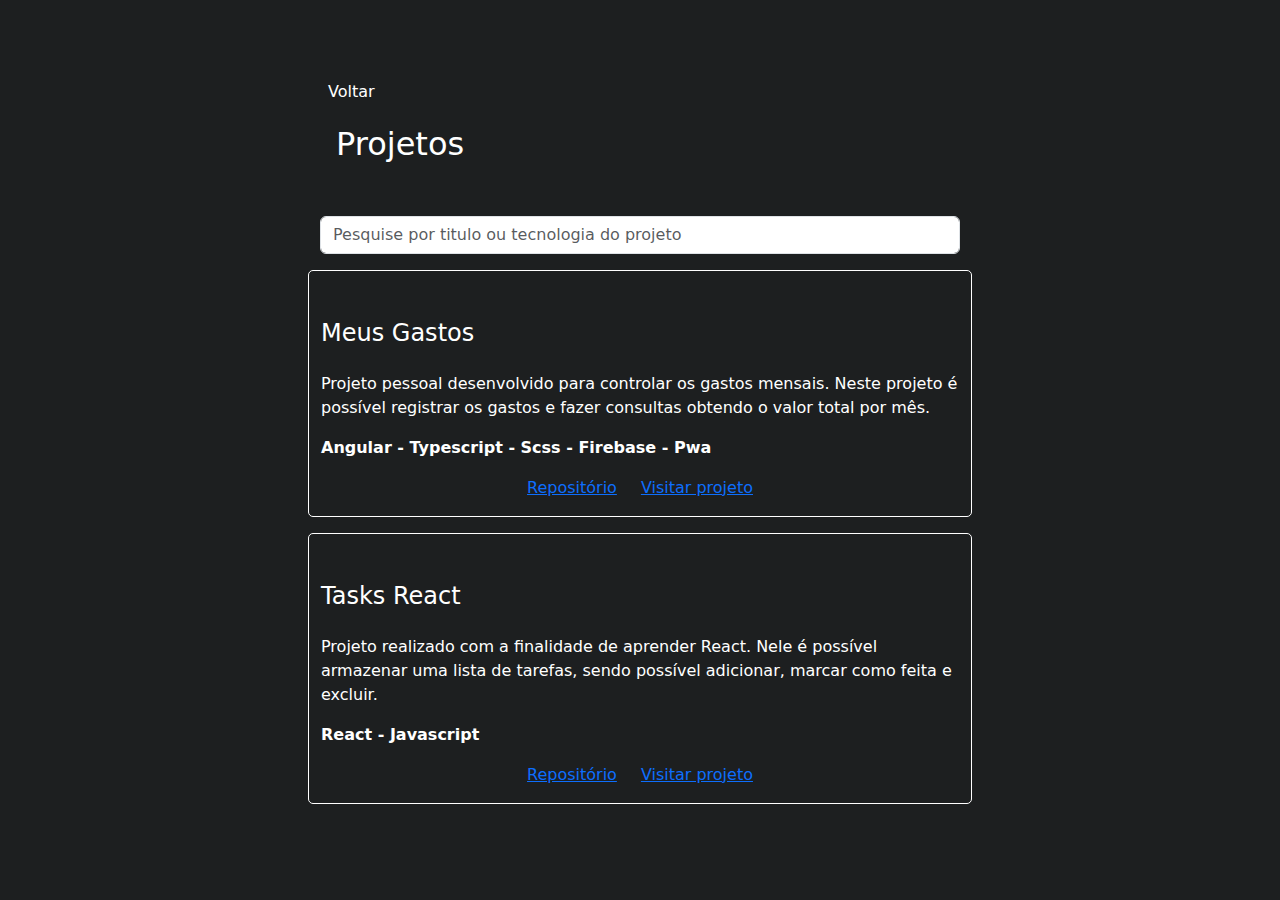
==== pages/projetos.html @ 1543b6b0 "feat: Desenvolvimento inicial do portifólio" ====
<!DOCTYPE html>
<html lang="en">
<head>
		<meta charset="UTF-8">
		<meta name="viewport" content="width=device-width, initial-scale=1.0">
		<link href="https://cdn.jsdelivr.net/npm/bootstrap@5.3.3/dist/css/bootstrap.min.css" rel="stylesheet" integrity="sha384-QWTKZyjpPEjISv5WaRU9OFeRpok6YctnYmDr5pNlyT2bRjXh0JMhjY6hW+ALEwIH" crossorigin="anonymous">
		<link rel="stylesheet" href="https://cdnjs.cloudflare.com/ajax/libs/font-awesome/6.0.0-beta3/css/all.min.css"
        integrity="sha512-Fo3rlrZj/k7ujTnHg4CGR2D7kSs0v4LLanw2qksYuRlEzO+tcaEPQogQ0KaoGN26/zrn20ImR1DfuLWnOo7aBA=="
        crossorigin="anonymous" referrerpolicy="no-referrer" />
		<link href="https://cdn.jsdelivr.net/npm/bootstrap@5.3.3/dist/css/bootstrap.min.css" rel="stylesheet"
		integrity="sha384-QWTKZyjpPEjISv5WaRU9OFeRpok6YctnYmDr5pNlyT2bRjXh0JMhjY6hW+ALEwIH" crossorigin="anonymous">
    <link rel="icon" type="image/png" href="../imgs/kraken.png">
		<link rel="stylesheet" href="../style.css">
		<title>Projetos - Portifólio</title>
</head>
<body>
  <div class="container-port">
		<main style="padding-top: 5rem;">
      <a style="text-decoration: none; color: white;" href="../index.html">
        <div class="d-flex gap-2">
          <i style="font-size: 1.5em;" class="fa-solid fa-circle-arrow-left fa-2x"></i>
          <p>Voltar</p>
        </div>
      </a>

			<div class="d-flex align-items-center gap-3">
        <i style="font-size: 1.5em; color: white;" class="fa-solid fa-laptop-code"></i>
        <span style="font-size: 2em">Projetos</span>
      </div>

      <div id="projetos" class="col-12 pt-5 pb-5">
        <div class="col-12 mb-3">
          <input type="text" class="form-control" id="clrinput" placeholder="Pesquise por titulo ou tecnologia do projeto" />
        </div>
        <div class="row gap-3" id="projetos-card"></div>
        <div class="row py-4">
          <button type="button" id="ver-mais" class="btn btn-primary" onclick="verMaisProjetos()">Ver mais</button>
        </div>
      </div>

		</main>
		
		<!-- <footer class="container-port d-flex justify-content-between fixed-bottom">
			<span style="font-size: 12px;">Gustavo de Souza de Lima. 2025</span>
			<span style="font-size: 12px;">Contato: 55 5599137-6971</span>
		</footer> -->
	</div>
</body>
</html>
<script src="https://cdn.jsdelivr.net/npm/bootstrap@5.3.3/dist/js/bootstrap.bundle.min.js" integrity="sha384-YvpcrYf0tY3lHB60NNkmXc5s9fDVZLESaAA55NDzOxhy9GkcIdslK1eN7N6jIeHz" crossorigin="anonymous"></script>
<script src="https://code.jquery.com/jquery-3.5.1.slim.min.js"></script>
<script src="https://cdn.jsdelivr.net/npm/bootstrap@4.5.2/dist/js/bootstrap.bundle.min.js"></script>
<script src="https://unpkg.com/aos@2.3.1/dist/aos.js"></script>
<script src="../scripts/script.js"></script>
<script>
    $(document).ready(function(){
        $('[data-toggle="tooltip"]').tooltip();
    });
</script>
---- style.css ----
body {
  background: #1d1f20;
  color: white;
}

.container-port {
  width: 50%;
  margin: 0 auto;
}

@media(max-width: 800px) {
  .container-port {
    margin: none;
    width: 80%;
  }
}
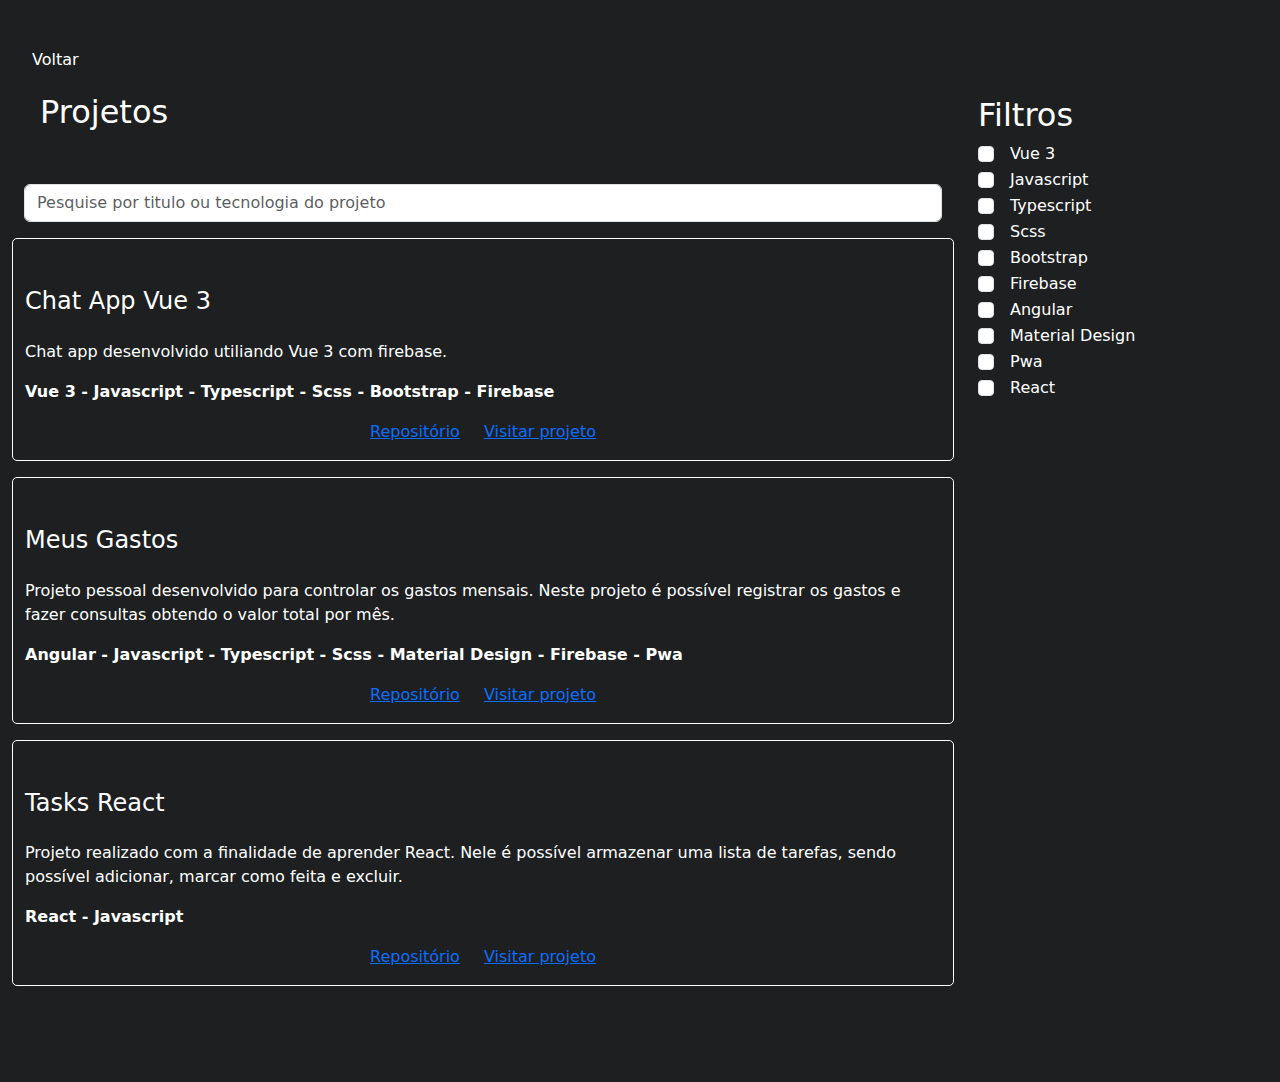
==== commit 7b1a07b9: "feat: Ajustes e adição de projeto." ====
--- a/pages/projetos.html
+++ b/pages/projetos.html
@@ -9,13 +9,13 @@
         crossorigin="anonymous" referrerpolicy="no-referrer" />
 		<link href="https://cdn.jsdelivr.net/npm/bootstrap@5.3.3/dist/css/bootstrap.min.css" rel="stylesheet"
 		integrity="sha384-QWTKZyjpPEjISv5WaRU9OFeRpok6YctnYmDr5pNlyT2bRjXh0JMhjY6hW+ALEwIH" crossorigin="anonymous">
-    <link rel="icon" type="image/png" href="../imgs/kraken.png">
+    <link rel="icon" type="image/png" href="../imgs/octopus.png">
 		<link rel="stylesheet" href="../style.css">
-		<title>Projetos - Portifólio</title>
+		<title>Gustavo S. L - Portifólio</title>
 </head>
 <body>
-  <div class="container-port">
-		<main style="padding-top: 5rem;">
+  <div class="container-fluid d-flex mt-5">
+		<section class="col-9 container d-flex flex-column justify-content-end">
       <a style="text-decoration: none; color: white;" href="../index.html">
         <div class="d-flex gap-2">
           <i style="font-size: 1.5em;" class="fa-solid fa-circle-arrow-left fa-2x"></i>
@@ -32,18 +32,21 @@
         <div class="col-12 mb-3">
           <input type="text" class="form-control" id="clrinput" placeholder="Pesquise por titulo ou tecnologia do projeto" />
         </div>
-        <div class="row gap-3" id="projetos-card"></div>
+        
+        <!-- Renderiza os projetos -->
+        <div class="row gap-3" id="projetos-card"></div> 
+        <!---------------------------->
+
         <div class="row py-4">
           <button type="button" id="ver-mais" class="btn btn-primary" onclick="verMaisProjetos()">Ver mais</button>
         </div>
       </div>
 
-		</main>
-		
-		<!-- <footer class="container-port d-flex justify-content-between fixed-bottom">
-			<span style="font-size: 12px;">Gustavo de Souza de Lima. 2025</span>
-			<span style="font-size: 12px;">Contato: 55 5599137-6971</span>
-		</footer> -->
+		</section>
+    <section class="col-3 d-flex flex-column px-4 py-5">
+      <h2>Filtros</h2>
+      <div id="filtro-techs"></div>
+    </section>
 	</div>
 </body>
 </html>
@@ -51,7 +54,7 @@
 <script src="https://code.jquery.com/jquery-3.5.1.slim.min.js"></script>
 <script src="https://cdn.jsdelivr.net/npm/bootstrap@4.5.2/dist/js/bootstrap.bundle.min.js"></script>
 <script src="https://unpkg.com/aos@2.3.1/dist/aos.js"></script>
-<script src="../scripts/script.js"></script>
+<script type="module" src="../scripts/script.js"></script>
 <script>
     $(document).ready(function(){
         $('[data-toggle="tooltip"]').tooltip();
--- a/style.css
+++ b/style.css
@@ -3,7 +3,7 @@
   color: white;
 }
 
-.container-port {
+/* .container-port {
   width: 50%;
   margin: 0 auto;
 }
@@ -13,4 +13,4 @@
     margin: none;
     width: 80%;
   }
-}+} */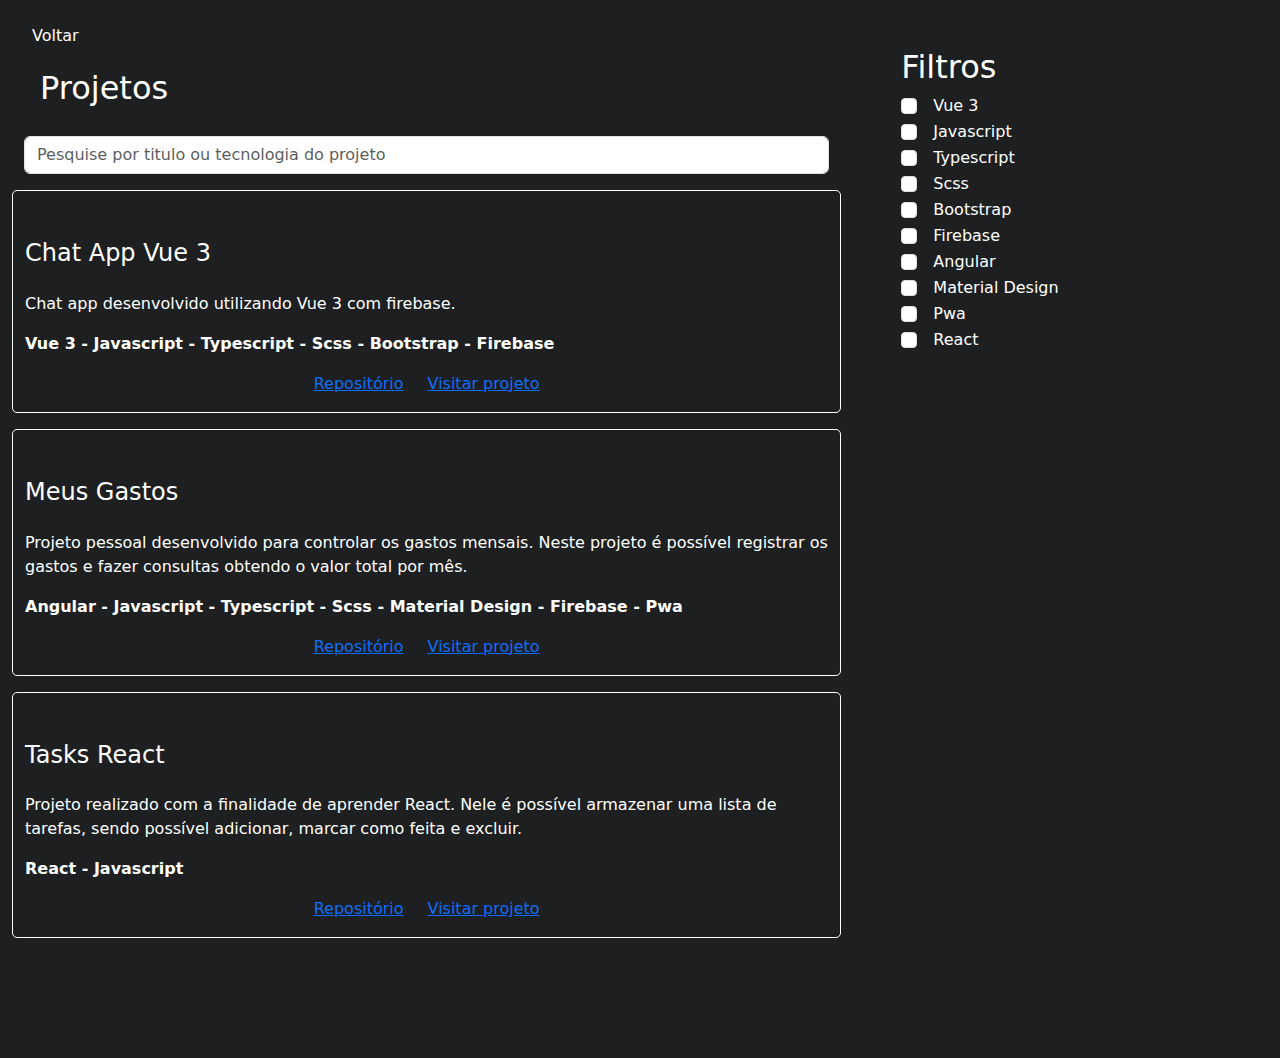
==== commit 8f03dc6f: "feat: Melhorias e responsividade mobile." ====
--- a/pages/projetos.html
+++ b/pages/projetos.html
@@ -14,40 +14,48 @@
 		<title>Gustavo S. L - Portifólio</title>
 </head>
 <body>
-  <div class="container-fluid d-flex mt-5">
-		<section class="col-9 container d-flex flex-column justify-content-end">
-      <a style="text-decoration: none; color: white;" href="../index.html">
-        <div class="d-flex gap-2">
-          <i style="font-size: 1.5em;" class="fa-solid fa-circle-arrow-left fa-2x"></i>
-          <p>Voltar</p>
+  <div class="d-flex">
+    <section class="col-md-8 d-flex flex-column p-4">
+      <div>
+        <a style="text-decoration: none; color: white;" href="../index.html">
+          <div class="d-flex gap-2">
+            <i style="font-size: 1.5em;" class="fa-solid fa-circle-arrow-left fa-2x"></i>
+            <p>Voltar</p>
+          </div>
+        </a>
+      </div>
+  
+      <div class="d-flex justify-content-between">
+        <div class="d-flex align-items-center gap-3">
+          <i style="font-size: 1.5em; color: white;" class="fa-solid fa-laptop-code"></i>
+          <span class="fonte">Projetos</span>
         </div>
-      </a>
-
-			<div class="d-flex align-items-center gap-3">
-        <i style="font-size: 1.5em; color: white;" class="fa-solid fa-laptop-code"></i>
-        <span style="font-size: 2em">Projetos</span>
+        <div class="dropdown menu-filtro">
+          <button class="btn btn-secondary dropdown-toggle" type="button" id="dropdownMenu2" data-bs-toggle="dropdown" aria-expanded="false">
+            Filtros
+          </button>
+          <div class="dropdown-menu p-3" aria-labelledby="dropdownMenu2" id="filtro-techs-menu"></div>
+        </div>
       </div>
-
-      <div id="projetos" class="col-12 pt-5 pb-5">
+  
+      <div id="projetos" class="col-12 pt-4 pb-5">
         <div class="col-12 mb-3">
           <input type="text" class="form-control" id="clrinput" placeholder="Pesquise por titulo ou tecnologia do projeto" />
         </div>
         
-        <!-- Renderiza os projetos -->
         <div class="row gap-3" id="projetos-card"></div> 
-        <!---------------------------->
-
+  
         <div class="row py-4">
           <button type="button" id="ver-mais" class="btn btn-primary" onclick="verMaisProjetos()">Ver mais</button>
         </div>
       </div>
-
-		</section>
-    <section class="col-3 d-flex flex-column px-4 py-5">
+    </section>
+    
+    <div class="ocultar pt-5 px-5">
       <h2>Filtros</h2>
       <div id="filtro-techs"></div>
-    </section>
-	</div>
+    </div>
+  </div>
 </body>
 </html>
 <script src="https://cdn.jsdelivr.net/npm/bootstrap@5.3.3/dist/js/bootstrap.bundle.min.js" integrity="sha384-YvpcrYf0tY3lHB60NNkmXc5s9fDVZLESaAA55NDzOxhy9GkcIdslK1eN7N6jIeHz" crossorigin="anonymous"></script>
--- a/style.css
+++ b/style.css
@@ -3,14 +3,32 @@
   color: white;
 }
 
-/* .container-port {
-  width: 50%;
-  margin: 0 auto;
+.container {
+  height: 100vh;
+  padding: 30px;
+  display: flex; 
+  align-items: center;
+  justify-content: center;
 }
 
-@media(max-width: 800px) {
-  .container-port {
-    margin: none;
-    width: 80%;
+.fonte {
+  font-size: 2em
+}
+
+.menu-filtro {
+  display: none;
+}
+
+@media (max-width: 440px) {
+  .fonte {
+    font-size: 1.5em;
   }
-} */+  
+  .ocultar {
+    display: none;
+  }
+
+  .menu-filtro  {
+    display: block;
+  }
+}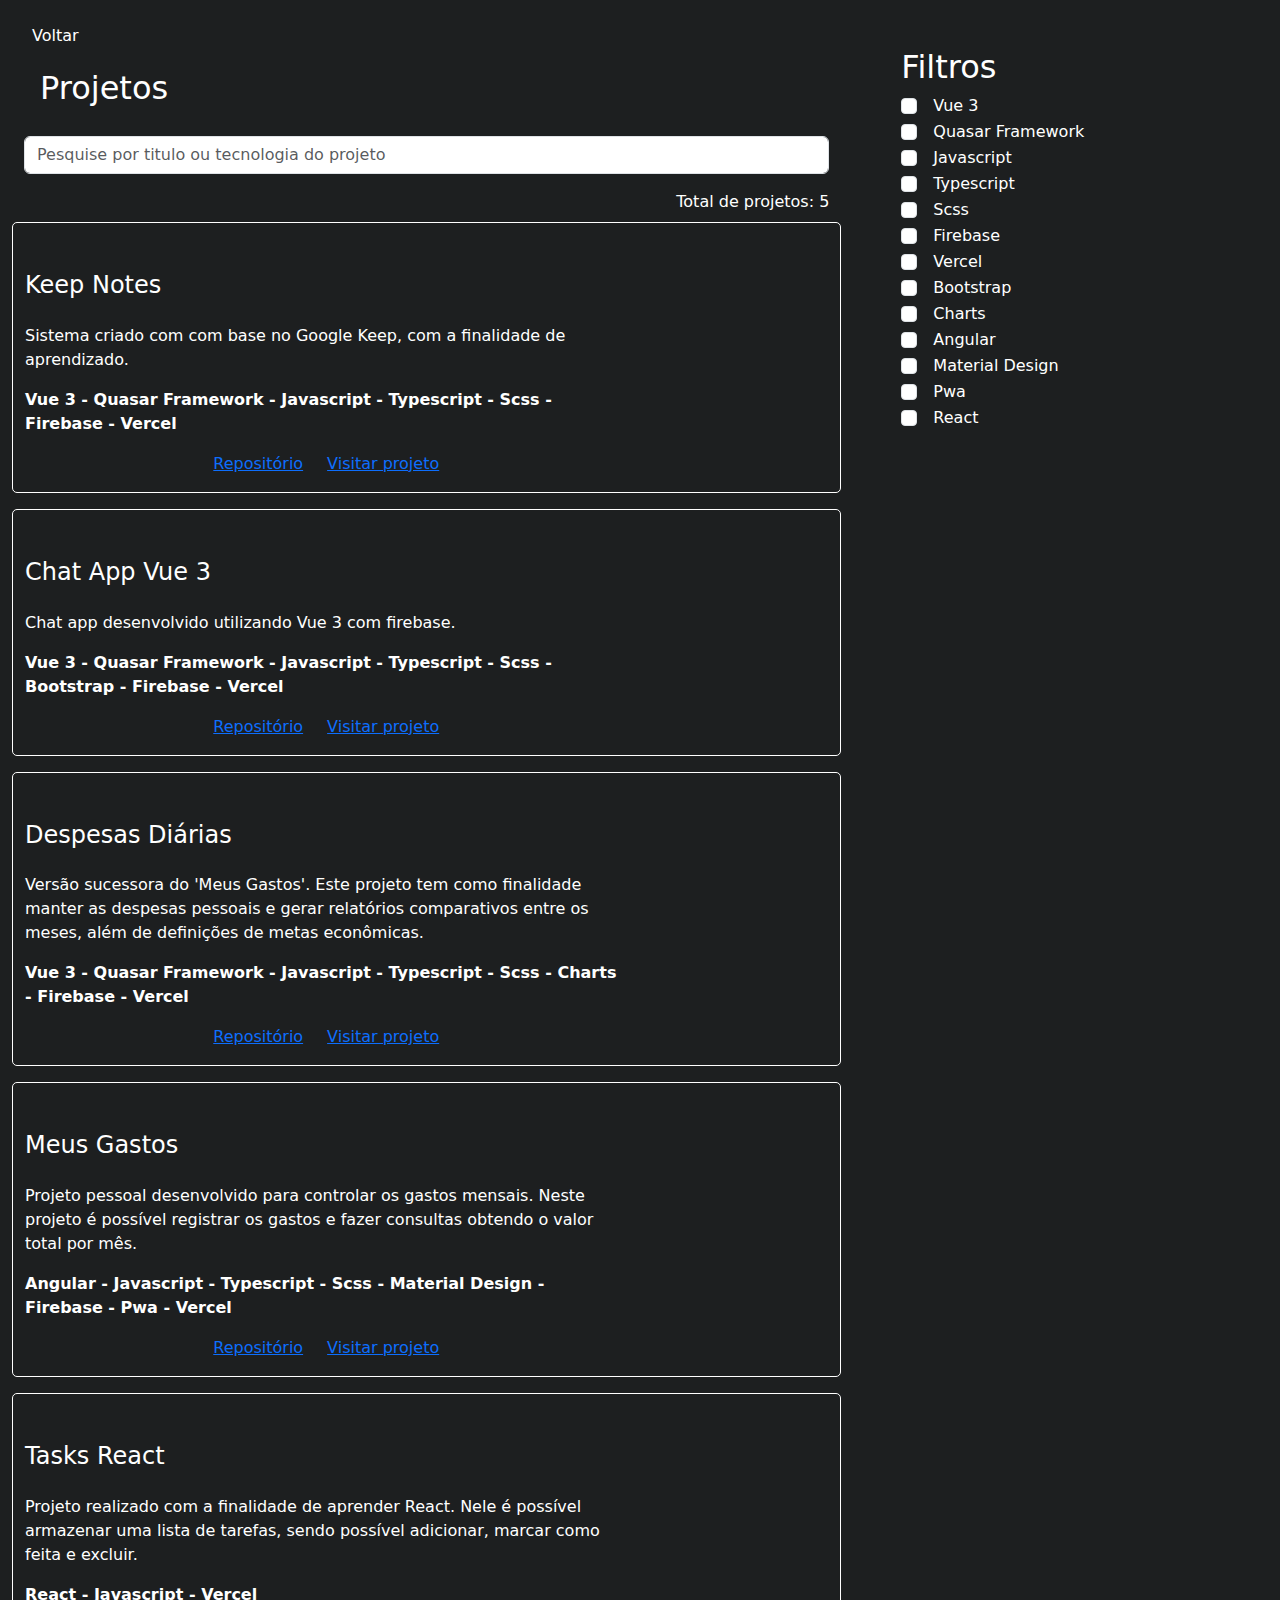
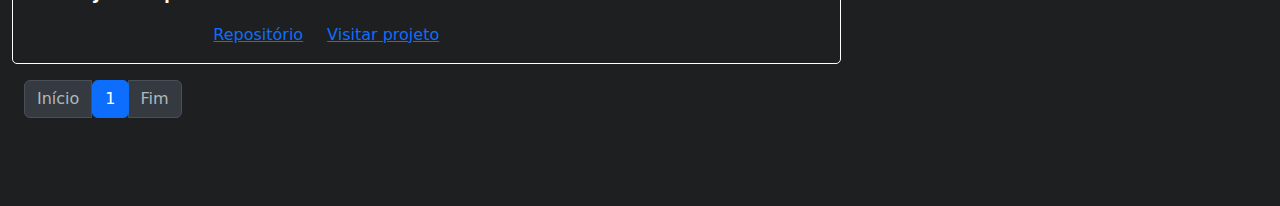
==== commit 3dc806f2: "feat: Adicionado novos projetos, adicionado melhorias de design e paginação." ====
--- a/pages/projetos.html
+++ b/pages/projetos.html
@@ -42,12 +42,28 @@
         <div class="col-12 mb-3">
           <input type="text" class="form-control" id="clrinput" placeholder="Pesquise por titulo ou tecnologia do projeto" />
         </div>
+
+        <div class="d-flex justify-content-end mb-2">
+          <span>Total de projetos: <span id="totalProjetos"></span></span>
+        </div>
         
         <div class="row gap-3" id="projetos-card"></div> 
   
-        <div class="row py-4">
-          <button type="button" id="ver-mais" class="btn btn-primary" onclick="verMaisProjetos()">Ver mais</button>
-        </div>
+        <nav aria-label="Page navigation example" class="mt-3" data-bs-theme="dark">
+          <ul class="pagination">
+            <li class="page-item" id="prevPage">
+              <a class="page-link" href="#" aria-label="Previous">
+                <span aria-hidden="true">Início</span>
+              </a>
+            </li>
+            <li id="paginacao" style="display: flex;"></li>
+            <li class="page-item" id="nextPage">
+              <a class="page-link" href="#" aria-label="Next">
+                <span aria-hidden="true">Fim</span>
+              </a>
+            </li>
+          </ul>
+        </nav>
       </div>
     </section>
     
